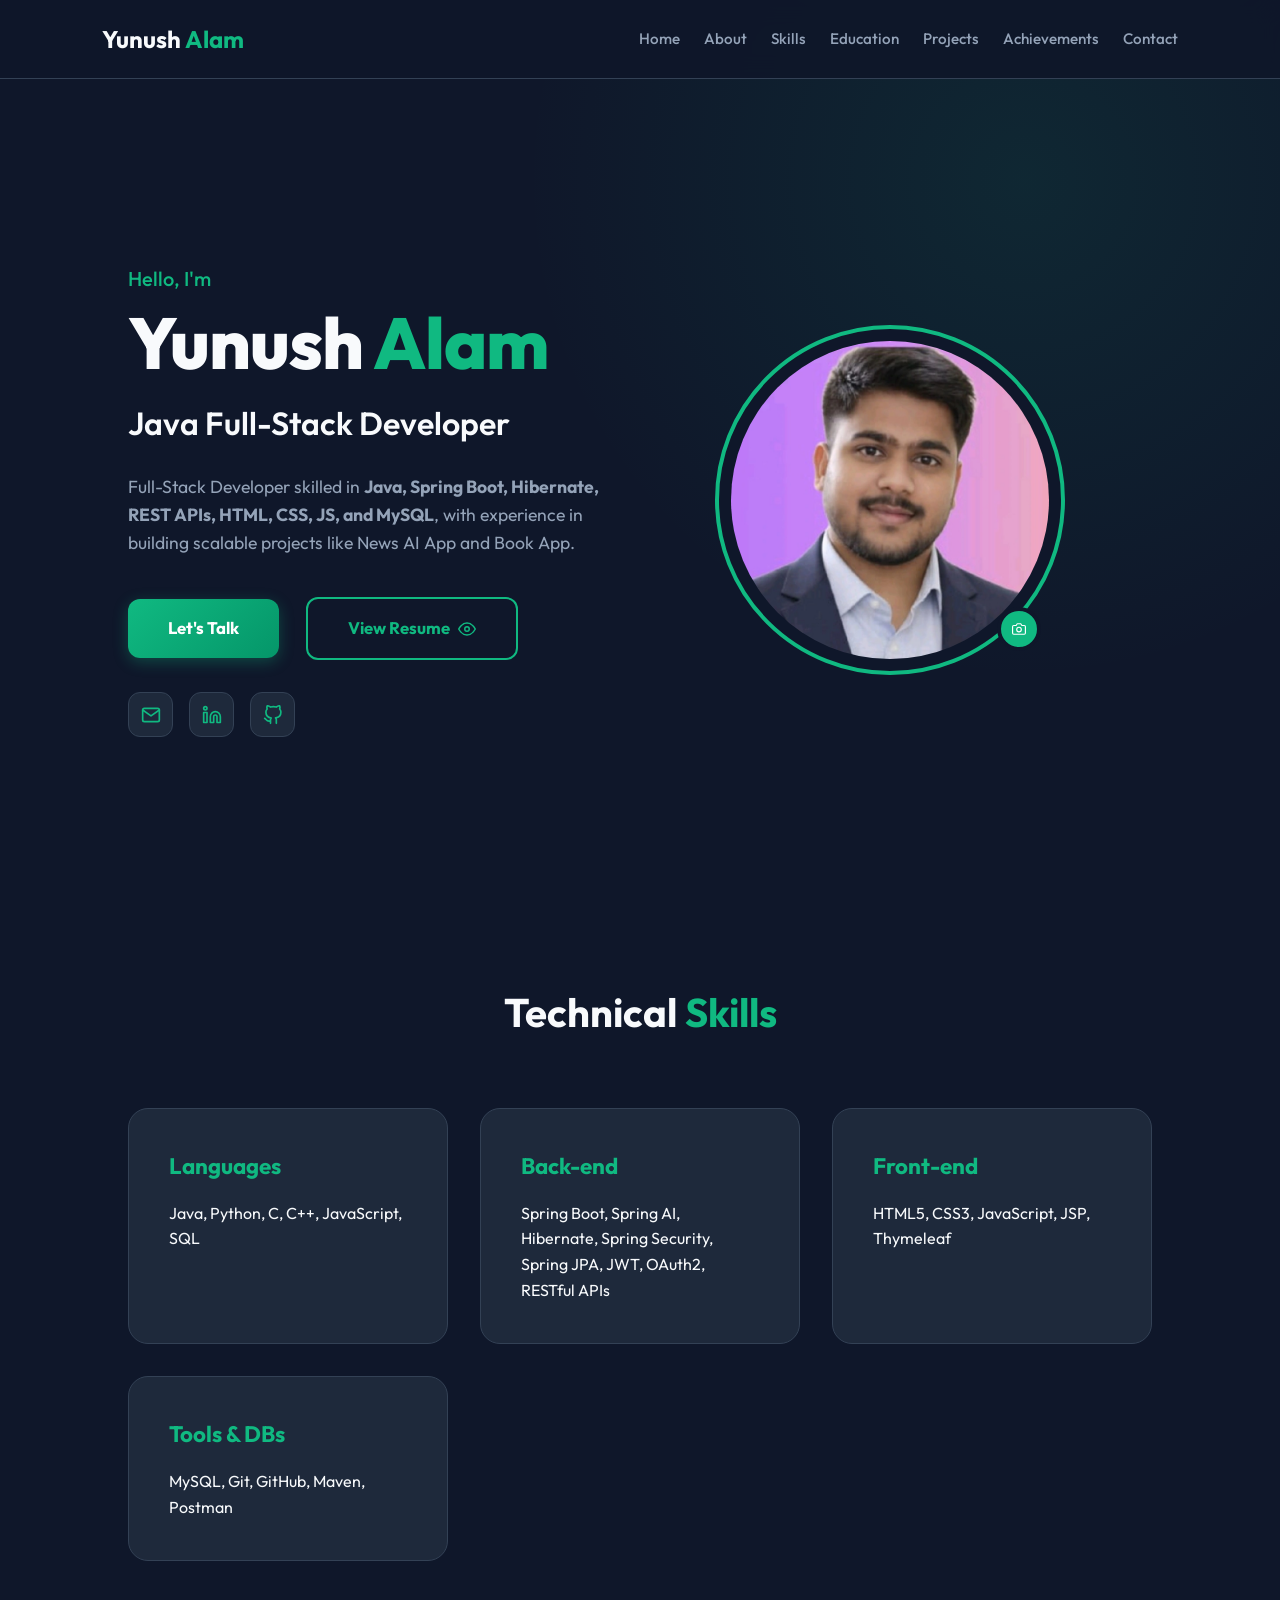
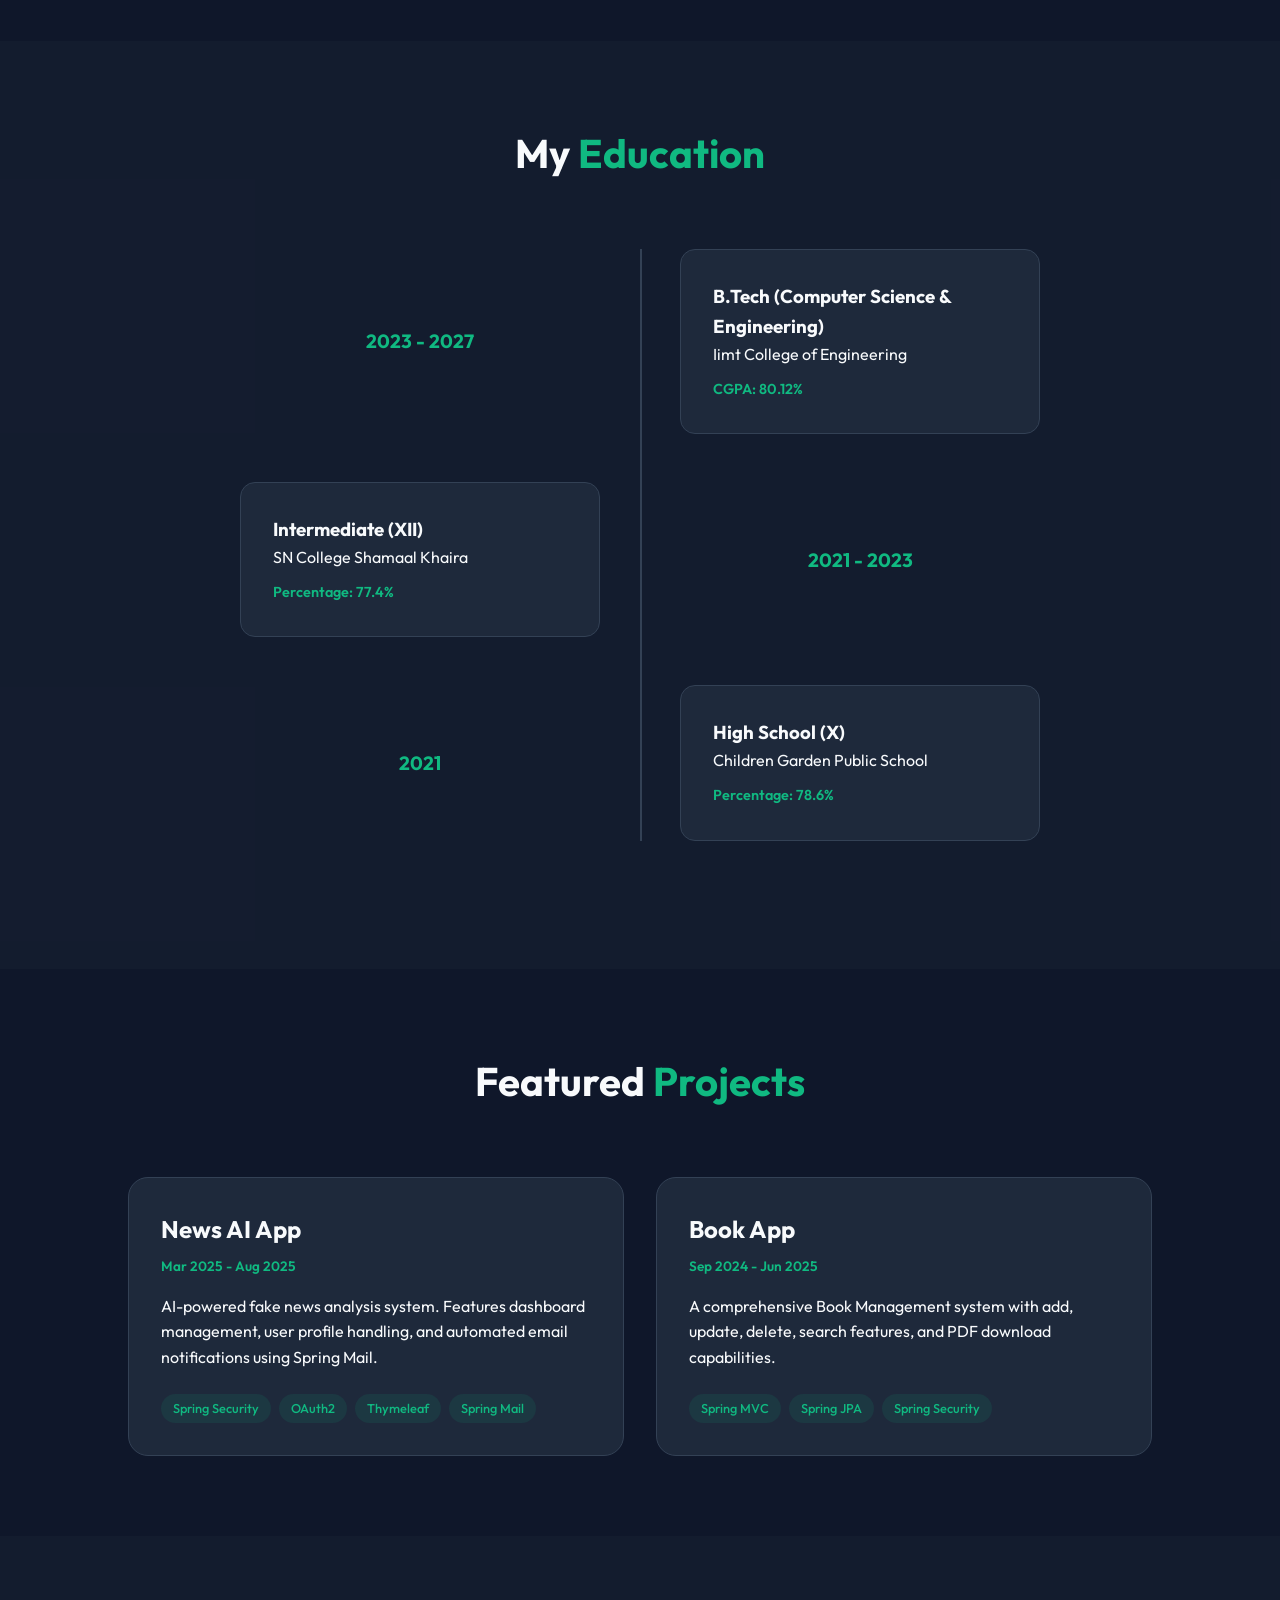
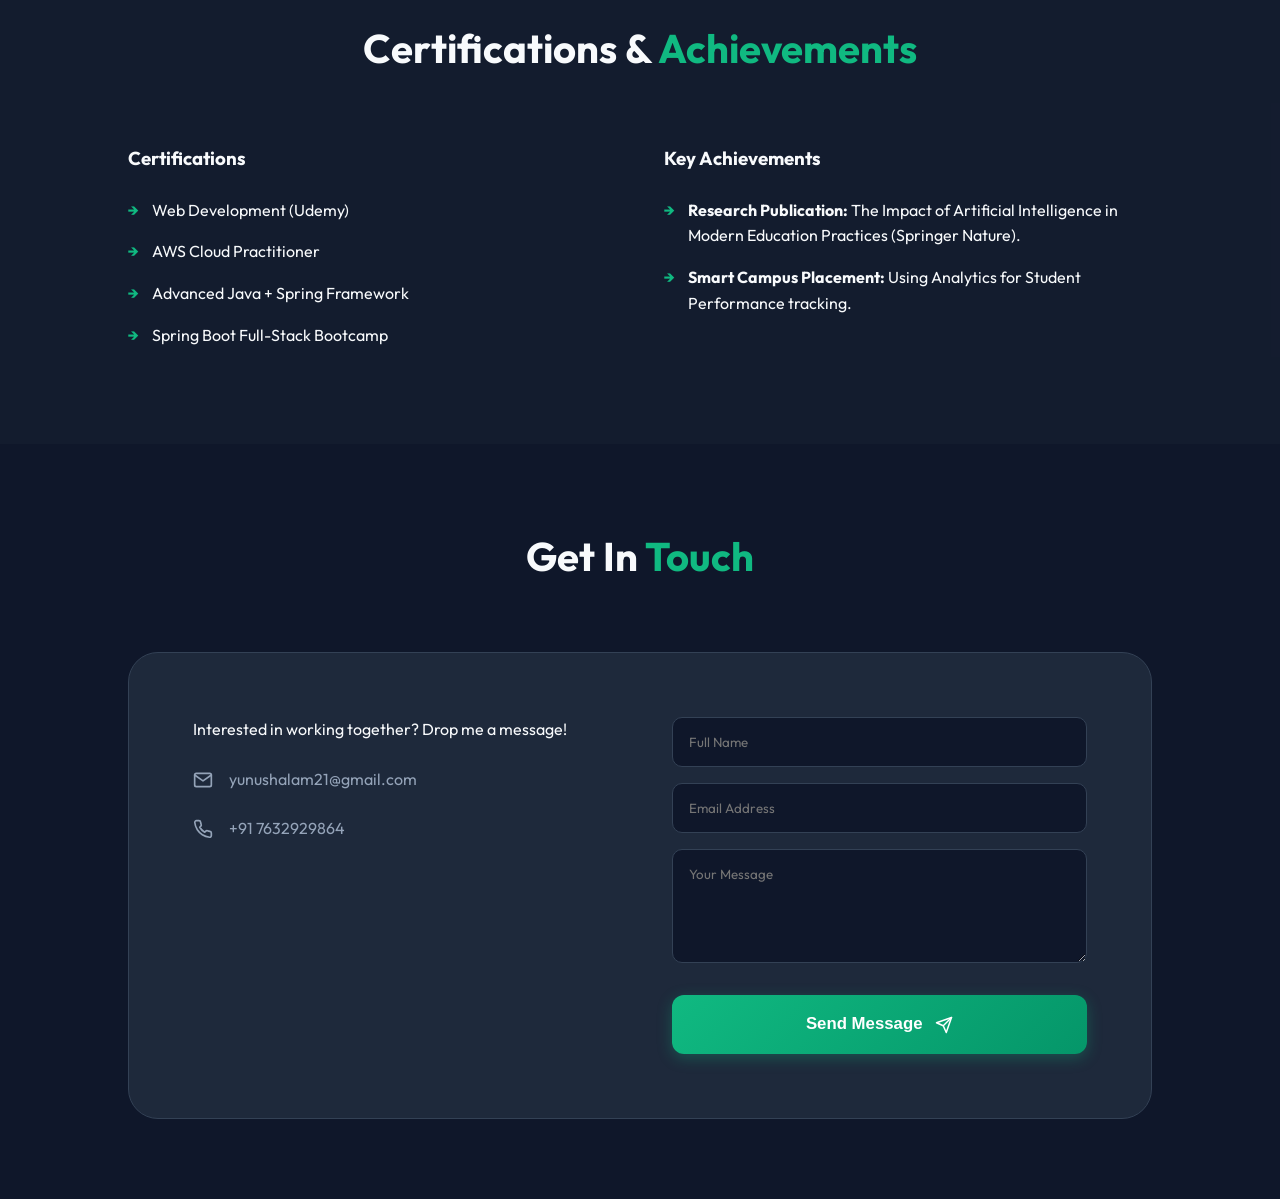
==== index.html @ b1bb4de8 "initial" ====
<!DOCTYPE html>
<html lang="en">
<head>
    <meta charset="UTF-8">
    <meta name="viewport" content="width=device-width, initial-scale=1.0">
    <title>Yunush Alam - Java Full-Stack Developer</title>
    <link rel="preconnect" href="https://fonts.googleapis.com">
    <link rel="preconnect" href="https://fonts.gstatic.com" crossorigin>
    <link href="https://fonts.googleapis.com/css2?family=Outfit:wght@300;400;500;600;700&display=swap" rel="stylesheet">
    <link rel="stylesheet" href="portfolio-styles.css">
</head>
<body>
    <nav class="navbar">
        <div class="nav-logo">
            <h1>Yunush <span>Alam</span></h1>
        </div>
        <div class="menu-toggle" id="mobile-menu">
            <span class="bar"></span>
            <span class="bar"></span>
            <span class="bar"></span>
        </div>
        <ul class="nav-links">
            <li><a href="#home">Home</a></li>
            <li><a href="#about">About</a></li>
            <li><a href="#skills">Skills</a></li>
            <li><a href="#education">Education</a></li>
            <li><a href="#projects">Projects</a></li>
            <li><a href="#achievements">Achievements</a></li>
            <li><a href="#contact">Contact</a></li>
        </ul>
    </nav>

    <section id="home" class="hero">
        <div class="hero-content">
            <h3>Hello, I'm</h3>
            <h1>Yunush <span>Alam</span></h1>
            <h2>Java Full-Stack Developer</h2>
            <p>Full-Stack Developer skilled in <strong>Java, Spring Boot, Hibernate, REST APIs, HTML, CSS, JS, and MySQL</strong>, with experience in building scalable projects like News AI App and Book App.</p>
            
            <div class="hero-actions">
                <a href="#contact" class="btn">Let's Talk</a>
                <a href="javascript:void(0)" class="btn btn-outline" onclick="openResume()">
                    View Resume <svg xmlns="http://www.w3.org/2000/svg" width="18" height="18" viewBox="0 0 24 24" fill="none" stroke="currentColor" stroke-width="2" stroke-linecap="round" stroke-linejoin="round" style="margin-left: 8px; vertical-align: middle;"><path d="M1 12s4-8 11-8 11 8 11 8-4 8-11 8-11-8-11-8z"></path><circle cx="12" cy="12" r="3"></circle></svg>
                </a>
            </div>

            <div class="social-icons">
                <a href="mailto:yunushalam21@gmail.com" class="social-icon" title="Email">
                    <svg xmlns="http://www.w3.org/2000/svg" width="20" height="20" viewBox="0 0 24 24" fill="none" stroke="currentColor" stroke-width="2" stroke-linecap="round" stroke-linejoin="round"><path d="M4 4h16c1.1 0 2 .9 2 2v12c0 1.1-.9 2-2 2H4c-1.1 0-2-.9-2-2V6c0-1.1.9-2 2-2z"></path><polyline points="22,6 12,13 2,6"></polyline></svg>
                </a>
                <a href="https://www.linkedin.com/in/yunush-alam-283b422a3" class="social-icon" title="LinkedIn" target="_blank" rel="noopener noreferrer">
                    <svg xmlns="http://www.w3.org/2000/svg" width="20" height="20" viewBox="0 0 24 24" fill="none" stroke="currentColor" stroke-width="2" stroke-linecap="round" stroke-linejoin="round"><path d="M16 8a6 6 0 0 1 6 6v7h-4v-7a2 2 0 0 0-2-2 2 2 0 0 0-2 2v7h-4v-7a6 6 0 0 1 6-6z"></path><rect x="2" y="9" width="4" height="12"></rect><circle cx="4" cy="4" r="2"></circle></svg>
                </a>
                <a href="https://github.com/yunushalam" class="social-icon" title="GitHub" target="_blank" rel="noopener noreferrer">
                    <svg xmlns="http://www.w3.org/2000/svg" width="20" height="20" viewBox="0 0 24 24" fill="none" stroke="currentColor" stroke-width="2" stroke-linecap="round" stroke-linejoin="round"><path d="M9 19c-5 1.5-5-2.5-7-3m14 6v-3.87a3.37 3.37 0 0 0-.94-2.61c3.14-.35 6.44-1.54 6.44-7A5.44 5.44 0 0 0 20 4.77 5.07 5.07 0 0 0 19.91 1S18.73.65 16 2.48a13.38 13.38 0 0 0-7 0C6.27.65 5.09 1 5.09 1A5.07 5.07 0 0 0 5 4.77a5.44 5.44 0 0 0-1.5 3.78c0 5.42 3.3 6.61 6.44 7A3.37 3.37 0 0 0 9 18.13V22"></path></svg>
                </a>
            </div>
        </div>

        <div class="hero-image">
            <div class="profile-photo-container">
                <img id="profileImage" src="profile.jpg" alt="Yunush Alam">
                <label for="imageUpload" class="edit-photo-btn" title="Change Photo">
                    <svg xmlns="http://www.w3.org/2000/svg" width="14" height="14" viewBox="0 0 24 24" fill="none" stroke="currentColor" stroke-width="2" stroke-linecap="round" stroke-linejoin="round"><path d="M23 19a2 2 0 0 1-2 2H3a2 2 0 0 1-2-2V8a2 2 0 0 1 2-2h4l2-3h6l2 3h4a2 2 0 0 1 2 2z"></path><circle cx="12" cy="13" r="4"></circle></svg>
                </label>
                <input type="file" id="imageUpload" accept="image/*" style="display: none;">
            </div>
        </div>
    </section>

    <section id="skills" class="section">
        <h2 class="section-title">Technical <span>Skills</span></h2>
        <div class="skills-grid">
            <div class="skill-card">
                <h3>Languages</h3>
                <p>Java, Python, C, C++, JavaScript, SQL</p>
            </div>
            <div class="skill-card">
                <h3>Back-end</h3>
                <p>Spring Boot, Spring AI, Hibernate, Spring Security, Spring JPA, JWT, OAuth2, RESTful APIs</p>
            </div>
            <div class="skill-card">
                <h3>Front-end</h3>
                <p>HTML5, CSS3, JavaScript, JSP, Thymeleaf</p>
            </div>
            <div class="skill-card">
                <h3>Tools & DBs</h3>
                <p>MySQL, Git, GitHub, Maven, Postman</p>
            </div>
        </div>
    </section>

    <section id="education" class="section bg-light">
        <h2 class="section-title">My <span>Education</span></h2>
        <div class="timeline">
            <div class="timeline-item">
                <div class="timeline-date">2023 - 2027</div>
                <div class="timeline-content">
                    <h3>B.Tech (Computer Science & Engineering)</h3>
                    <p>Iimt College of Engineering</p>
                    <span class="percentage">CGPA: 80.12%</span>
                </div>
            </div>
            <div class="timeline-item">
                <div class="timeline-date">2021 - 2023</div>
                <div class="timeline-content">
                    <h3>Intermediate (XII)</h3>
                    <p>SN College Shamaal Khaira</p>
                    <span class="percentage">Percentage: 77.4%</span>
                </div>
            </div>
            <div class="timeline-item">
                <div class="timeline-date">2021</div>
                <div class="timeline-content">
                    <h3>High School (X)</h3>
                    <p>Children Garden Public School</p>
                    <span class="percentage">Percentage: 78.6%</span>
                </div>
            </div>
        </div>
    </section>

    <section id="projects" class="section">
        <h2 class="section-title">Featured <span>Projects</span></h2>
        <div class="projects-grid">

            <div class="project-card">
                <div class="project-info">
                    <h3>News AI App</h3>
                    <p class="project-date">Mar 2025 - Aug 2025</p>
                    <p>AI-powered fake news analysis system. Features dashboard management, user profile handling, and automated email notifications using Spring Mail.</p>
                    <div class="project-tags">
                        <span>Spring Security</span>
                        <span>OAuth2</span>
                        <span>Thymeleaf</span>
                        <span>Spring Mail</span>
                    </div>
                </div>
            </div>
            <div class="project-card">
                <div class="project-info">
                    <h3>Book App</h3>
                    <p class="project-date">Sep 2024 - Jun 2025</p>
                    <p>A comprehensive Book Management system with add, update, delete, search features, and PDF download capabilities.</p>
                    <div class="project-tags">
                        <span>Spring MVC</span>
                        <span>Spring JPA</span>
                        <span>Spring Security</span>
                    </div>
                </div>
            </div>
        </div>
    </section>

    <section id="achievements" class="section bg-light">
        <h2 class="section-title">Certifications & <span>Achievements</span></h2>
        <div class="dual-grid">
            <div class="list-container">
                <h3>Certifications</h3>
                <ul class="styled-list">
                    <li>Web Development (Udemy)</li>
                    <li>AWS Cloud Practitioner</li>
                    <li>Advanced Java + Spring Framework</li>
                    <li>Spring Boot Full-Stack Bootcamp</li>
                </ul>
            </div>
            <div class="list-container">
                <h3>Key Achievements</h3>
                <ul class="styled-list">
                    <li><strong>Research Publication:</strong> The Impact of Artificial Intelligence in Modern Education Practices (Springer Nature).</li>
                    <li><strong>Smart Campus Placement:</strong> Using Analytics for Student Performance tracking.</li>
                </ul>
            </div>
        </div>
    </section>

    <section id="contact" class="section contact-section">
        <h2 class="section-title">Get In <span>Touch</span></h2>
        <div class="contact-container">
            <div class="contact-info">
                <p>Interested in working together? Drop me a message!</p>
                <div class="info-item">
                    <svg xmlns="http://www.w3.org/2000/svg" width="20" height="20" viewBox="0 0 24 24" fill="none" stroke="currentColor" stroke-width="2" stroke-linecap="round" stroke-linejoin="round"><path d="M4 4h16c1.1 0 2 .9 2 2v12c0 1.1-.9 2-2 2H4c-1.1 0-2-.9-2-2V6c0-1.1.9-2 2-2z"></path><polyline points="22,6 12,13 2,6"></polyline></svg>
                    <span>yunushalam21@gmail.com</span>
                </div>
                <div class="info-item">
                    <svg xmlns="http://www.w3.org/2000/svg" width="20" height="20" viewBox="0 0 24 24" fill="none" stroke="currentColor" stroke-width="2" stroke-linecap="round" stroke-linejoin="round"><path d="M22 16.92v3a2 2 0 0 1-2.18 2 19.79 19.79 0 0 1-8.63-3.07 19.5 19.5 0 0 1-6-6 19.79 19.79 0 0 1-3.07-8.67A2 2 0 0 1 4.11 2h3a2 2 0 0 1 2 1.72 12.84 12.84 0 0 0 .7 2.81 2 2 0 0 1-.45 2.11L8.09 9.91a16 16 0 0 0 6 6l1.27-1.27a2 2 0 0 1 2.11-.45 12.84 12.84 0 0 0 2.81.7A2 2 0 0 1 22 16.92z"></path></svg>
                    <span>+91 7632929864</span>
                </div>
            </div>
            
            <form id="google-form" class="portfolio-form">
                <input type="text" name="fullName" placeholder="Full Name" required>
                <input type="email" name="email" placeholder="Email Address" required>
                <textarea name="message" placeholder="Your Message" rows="5" required></textarea>
                <button type="submit" id="submitBtn" class="btn btn-submit">
                    <span class="btn-text">Send Message <svg xmlns="http://www.w3.org/2000/svg" width="18" height="18" viewBox="0 0 24 24" fill="none" stroke="currentColor" stroke-width="2" stroke-linecap="round" stroke-linejoin="round" style="margin-left: 8px; vertical-align: middle;"><line x1="22" y1="2" x2="11" y2="13"></line><polygon points="22 2 15 22 11 13 2 9 22 2"></polygon></svg></span>
                    <div class="loader"></div>
                </button>
                <div id="formMessage" class="form-message"></div>
            </form>
        </div>
    </section>

    <script src="resume-data.js"></script>
    <script src="portfolio-script.js"></script>
</body>
</html>
---- portfolio-styles.css ----
:root {
    --bg-dark: #0f172a;
    --card-dark: #1e293b;
    --card-light: #334155;
    --primary-green: #10b981;
    --primary-hover: #059669;
    --text-white: #f8fafc;
    --text-gray: #94a3b8;
    --border-color: #334155;
}

* {
    margin: 0;
    padding: 0;
    box-sizing: border-box;
}

html {
    scroll-behavior: smooth;
}

body {
    font-family: 'Outfit', sans-serif;
    background-color: var(--bg-dark);
    color: var(--text-white);
    line-height: 1.6;
    overflow-x: hidden;
}

/* Navbar */
.navbar {
    display: flex;
    justify-content: space-between;
    align-items: center;
    padding: 1.25rem 8%;
    background-color: rgba(15, 23, 42, 0.9);
    position: fixed;
    top: 0;
    width: 100%;
    z-index: 1000;
    backdrop-filter: blur(12px);
    border-bottom: 1px solid var(--border-color);
}

.nav-logo h1 {
    font-size: 1.5rem;
    font-weight: 700;
}

.nav-logo span {
    color: var(--primary-green);
}

.nav-links {
    display: flex;
    list-style: none;
    gap: 1.5rem;
}

.nav-links a {
    text-decoration: none;
    color: var(--text-gray);
    font-weight: 500;
    transition: all 0.3s ease;
    font-size: 0.95rem;
}

.nav-links a:hover {
    color: var(--primary-green);
}

/* Common Section Styles */
.section {
    padding: 80px 10%;
}

.bg-light {
    background-color: rgba(30, 41, 59, 0.3);
}

.section-title {
    font-size: 2.5rem;
    font-weight: 700;
    text-align: center;
    margin-bottom: 4rem;
}

.section-title span {
    color: var(--primary-green);
}

/* Hero Section */
.hero {
    min-height: 100vh;
    display: flex;
    align-items: center;
    justify-content: space-between;
    padding: 0 10%;
    padding-top: 100px;
    background: radial-gradient(circle at 80% 20%, rgba(16, 185, 129, 0.1) 0%, transparent 40%);
}

.hero-content {
    max-width: 600px;
}

.hero-content h3 {
    font-size: 1.25rem;
    color: var(--primary-green);
    margin-bottom: 0.5rem;
    font-weight: 500;
}

.hero-content h1 {
    font-size: 4.5rem;
    font-weight: 800;
    line-height: 1.1;
    margin-bottom: 1rem;
    letter-spacing: -1px;
}

.hero-content h1 span {
    color: var(--primary-green);
}

.hero-content h2 {
    font-size: 2rem;
    font-weight: 600;
    color: var(--text-white);
    margin-bottom: 1.5rem;
}

.hero-content p {
    font-size: 1.1rem;
    color: var(--text-gray);
    margin-bottom: 2.5rem;
    max-width: 500px;
}

/* Buttons */
.btn {
    display: inline-flex;
    align-items: center;
    justify-content: center;
    background: linear-gradient(135deg, var(--primary-green), var(--primary-hover));
    color: white;
    padding: 1rem 2.5rem;
    border-radius: 12px;
    text-decoration: none;
    font-weight: 700;
    font-size: 1.05rem;
    transition: all 0.4s cubic-bezier(0.175, 0.885, 0.32, 1.275);
    border: none;
    cursor: pointer;
    box-shadow: 0 4px 15px rgba(16, 185, 129, 0.3);
}

.btn:hover {
    transform: translateY(-5px) scale(1.02);
    box-shadow: 0 12px 25px rgba(16, 185, 129, 0.4);
    background: linear-gradient(135deg, var(--primary-hover), var(--primary-green));
}

.btn:active {
    transform: translateY(0) scale(0.98);
}

.btn-outline {
    background: transparent;
    color: var(--primary-green);
    border: 2px solid var(--primary-green);
    margin-left: 1.5rem;
    box-shadow: none;
}

.btn-outline:hover {
    background: rgba(16, 185, 129, 0.1);
    color: var(--primary-green);
    box-shadow: 0 5px 15px rgba(16, 185, 129, 0.1);
}

.btn-submit {
    width: 100%;
    margin-top: 1rem;
    padding: 1.2rem;
}

/* Profile Photo */
.hero-image {
    flex: 1;
    display: flex;
    justify-content: center;
}

.profile-photo-container {
    position: relative;
    width: 350px;
    height: 350px;
    border-radius: 50%;
    padding: 12px;
    border: 4px solid var(--primary-green);
    background: var(--bg-dark);
}

.profile-photo-container img {
    width: 100%;
    height: 100%;
    object-fit: cover;
    border-radius: 50%;
}

.edit-photo-btn {
    position: absolute;
    bottom: 20px;
    right: 20px;
    background-color: var(--primary-green);
    color: white;
    width: 44px;
    height: 44px;
    border-radius: 50%;
    display: flex;
    align-items: center;
    justify-content: center;
    cursor: pointer;
    border: 4px solid var(--bg-dark);
    transition: all 0.3s ease;
}

/* Skills Grid */
.skills-grid {
    display: grid;
    grid-template-columns: repeat(auto-fit, minmax(250px, 1fr));
    gap: 2rem;
}

.skill-card {
    background-color: var(--card-dark);
    padding: 2.5rem;
    border-radius: 20px;
    border: 1px solid var(--border-color);
    transition: all 0.3s ease;
}

.skill-card:hover {
    transform: translateY(-10px);
    border-color: var(--primary-green);
    background-color: var(--card-light);
}

.skill-card h3 {
    color: var(--primary-green);
    margin-bottom: 1rem;
    font-size: 1.4rem;
}

/* Education Timeline */
.timeline {
    max-width: 800px;
    margin: 0 auto;
    position: relative;
}

.timeline::before {
    content: '';
    position: absolute;
    left: 50%;
    width: 2px;
    height: 100%;
    background: var(--border-color);
}

.timeline-item {
    margin-bottom: 3rem;
    display: flex;
    justify-content: space-between;
    align-items: center;
    width: 100%;
}

.timeline-item:nth-child(even) {
    flex-direction: row-reverse;
}

.timeline-content {
    width: 45%;
    padding: 2rem;
    background-color: var(--card-dark);
    border-radius: 15px;
    border: 1px solid var(--border-color);
}

.timeline-date {
    width: 45%;
    font-weight: 700;
    color: var(--primary-green);
    font-size: 1.2rem;
    text-align: center;
}

.percentage {
    display: inline-block;
    margin-top: 10px;
    color: var(--primary-green);
    font-weight: 600;
    font-size: 0.9rem;
}

/* Projects Grid */
.projects-grid {
    display: grid;
    grid-template-columns: repeat(auto-fit, minmax(320px, 1fr));
    gap: 2rem;
}

.project-card {
    background-color: var(--card-dark);
    border-radius: 20px;
    overflow: hidden;
    border: 1px solid var(--border-color);
    transition: all 0.3s ease;
}

.project-card:hover {
    transform: translateY(-10px);
    border-color: var(--primary-green);
}

.project-info {
    padding: 2rem;
}

.project-info h3 {
    margin-bottom: 0.5rem;
    font-size: 1.5rem;
}

.project-date {
    color: var(--primary-green);
    font-size: 0.85rem;
    font-weight: 600;
    margin-bottom: 1rem;
}

.project-tags {
    display: flex;
    flex-wrap: wrap;
    gap: 0.5rem;
    margin-top: 1.5rem;
}

.project-tags span {
    background-color: rgba(16, 185, 129, 0.1);
    color: var(--primary-green);
    padding: 4px 12px;
    border-radius: 20px;
    font-size: 0.8rem;
    font-weight: 500;
}

/* Achievements Section */
.dual-grid {
    display: grid;
    grid-template-columns: 1fr 1fr;
    gap: 3rem;
}

.styled-list {
    list-style: none;
    margin-top: 1.5rem;
}

.styled-list li {
    margin-bottom: 1rem;
    padding-left: 1.5rem;
    position: relative;
}

.styled-list li::before {
    content: '→';
    position: absolute;
    left: 0;
    color: var(--primary-green);
    font-weight: 700;
}

/* Contact Section */
.contact-container {
    display: grid;
    grid-template-columns: 1fr 1fr;
    gap: 4rem;
    background-color: var(--card-dark);
    padding: 4rem;
    border-radius: 30px;
    border: 1px solid var(--border-color);
}

.info-item {
    display: flex;
    align-items: center;
    gap: 1rem;
    margin-top: 1.5rem;
    color: var(--text-gray);
}

.portfolio-form {
    display: flex;
    flex-direction: column;
    gap: 1rem;
}

.portfolio-form input, .portfolio-form textarea {
    padding: 1rem;
    background-color: var(--bg-dark);
    border: 1px solid var(--border-color);
    border-radius: 10px;
    color: white;
    font-family: inherit;
    outline: none;
}

.portfolio-form input:focus, .portfolio-form textarea:focus {
    border-color: var(--primary-green);
}

/* Social Icons */
.social-icons {
    display: flex;
    gap: 1rem;
    margin-top: 2rem;
}

.social-icon {
    width: 45px;
    height: 45px;
    background-color: var(--card-dark);
    border: 1px solid var(--border-color);
    border-radius: 12px;
    display: flex;
    align-items: center;
    justify-content: center;
    color: var(--primary-green);
    transition: all 0.3s ease;
}

.social-icon:hover {
    background-color: var(--primary-green);
    color: white;
    transform: translateY(-5px);
}

/* Loader & Form Message */
.loader {
    width: 20px;
    height: 20px;
    border: 3px solid rgba(255, 255, 255, 0.3);
    border-radius: 50%;
    border-top-color: #fff;
    animation: spin 1s ease-in-out infinite;
    display: none;
    margin-left: 10px;
}

#submitBtn.loading .btn-text {
    display: none;
}

#submitBtn.loading .loader {
    display: inline-block;
}

@keyframes spin {
    to { transform: rotate(360deg); }
}

.form-message {
    margin-top: 1.5rem;
    padding: 1rem;
    border-radius: 10px;
    display: none;
    font-weight: 500;
    text-align: center;
}

.form-message.success {
    display: block;
    background-color: rgba(16, 185, 129, 0.1);
    color: var(--primary-green);
    border: 1px solid var(--primary-green);
}

.form-message.error {
    display: block;
    background-color: rgba(239, 68, 68, 0.1);
    color: #ef4444;
    border: 1px solid #ef4444;
}

/* Responsive */
@media (max-width: 968px) {
    .navbar {
        padding: 1rem 5%;
    }

    .menu-toggle {
        display: block;
        cursor: pointer;
    }

    .menu-toggle .bar {
        display: block;
        width: 25px;
        height: 3px;
        margin: 5px auto;
        transition: all 0.3s ease-in-out;
        background: var(--text-white);
        border-radius: 2px;
    }

    .nav-links {
        position: fixed;
        left: -100%;
        top: 70px;
        flex-direction: column;
        background-color: var(--bg-dark);
        width: 100%;
        text-align: center;
        transition: 0.3s;
        box-shadow: 0 10px 27px rgba(0, 0, 0, 0.05);
        padding: 2rem 0;
        border-bottom: 1px solid var(--border-color);
    }

    .nav-links.active {
        left: 0;
    }

    .nav-links li {
        margin: 1.5rem 0;
    }

    /* Hamburger Animation */
    #mobile-menu.is-active .bar:nth-child(2) { opacity: 0; }
    #mobile-menu.is-active .bar:nth-child(1) { transform: translateY(8px) rotate(45deg); }
    #mobile-menu.is-active .bar:nth-child(3) { transform: translateY(-8px) rotate(-45deg); }

    .hero {
        flex-direction: column-reverse;
        text-align: center;
        padding-top: 120px;
        padding-bottom: 60px;
    }

    .hero-content h1 {
        font-size: 3rem;
    }

    .hero-content p {
        margin: 0 auto 2.5rem;
    }

    .hero-image {
        margin-bottom: 3rem;
    }

    .profile-photo-container {
        width: 280px;
        height: 280px;
    }

    .timeline::before {
        left: 20px;
    }

    .timeline-item {
        flex-direction: column !important;
        align-items: flex-start;
        padding-left: 45px;
    }

    .timeline-content, .timeline-date {
        width: 100%;
        text-align: left;
        margin-bottom: 1rem;
    }

    .timeline-date {
        font-size: 1rem;
    }

    .dual-grid, .contact-container {
        grid-template-columns: 1fr;
    }

    .contact-container {
        padding: 2.5rem;
    }
}

@media (max-width: 480px) {
    .hero-content h1 {
        font-size: 2.5rem;
    }
    
    .hero-content h2 {
        font-size: 1.5rem;
    }

    .section-title {
        font-size: 2rem;
    }

    .profile-photo-container {
        width: 220px;
        height: 220px;
    }

    .btn {
        width: 100%;
        margin-bottom: 1rem;
    }

    .btn-outline {
        margin-left: 0;
    }
}
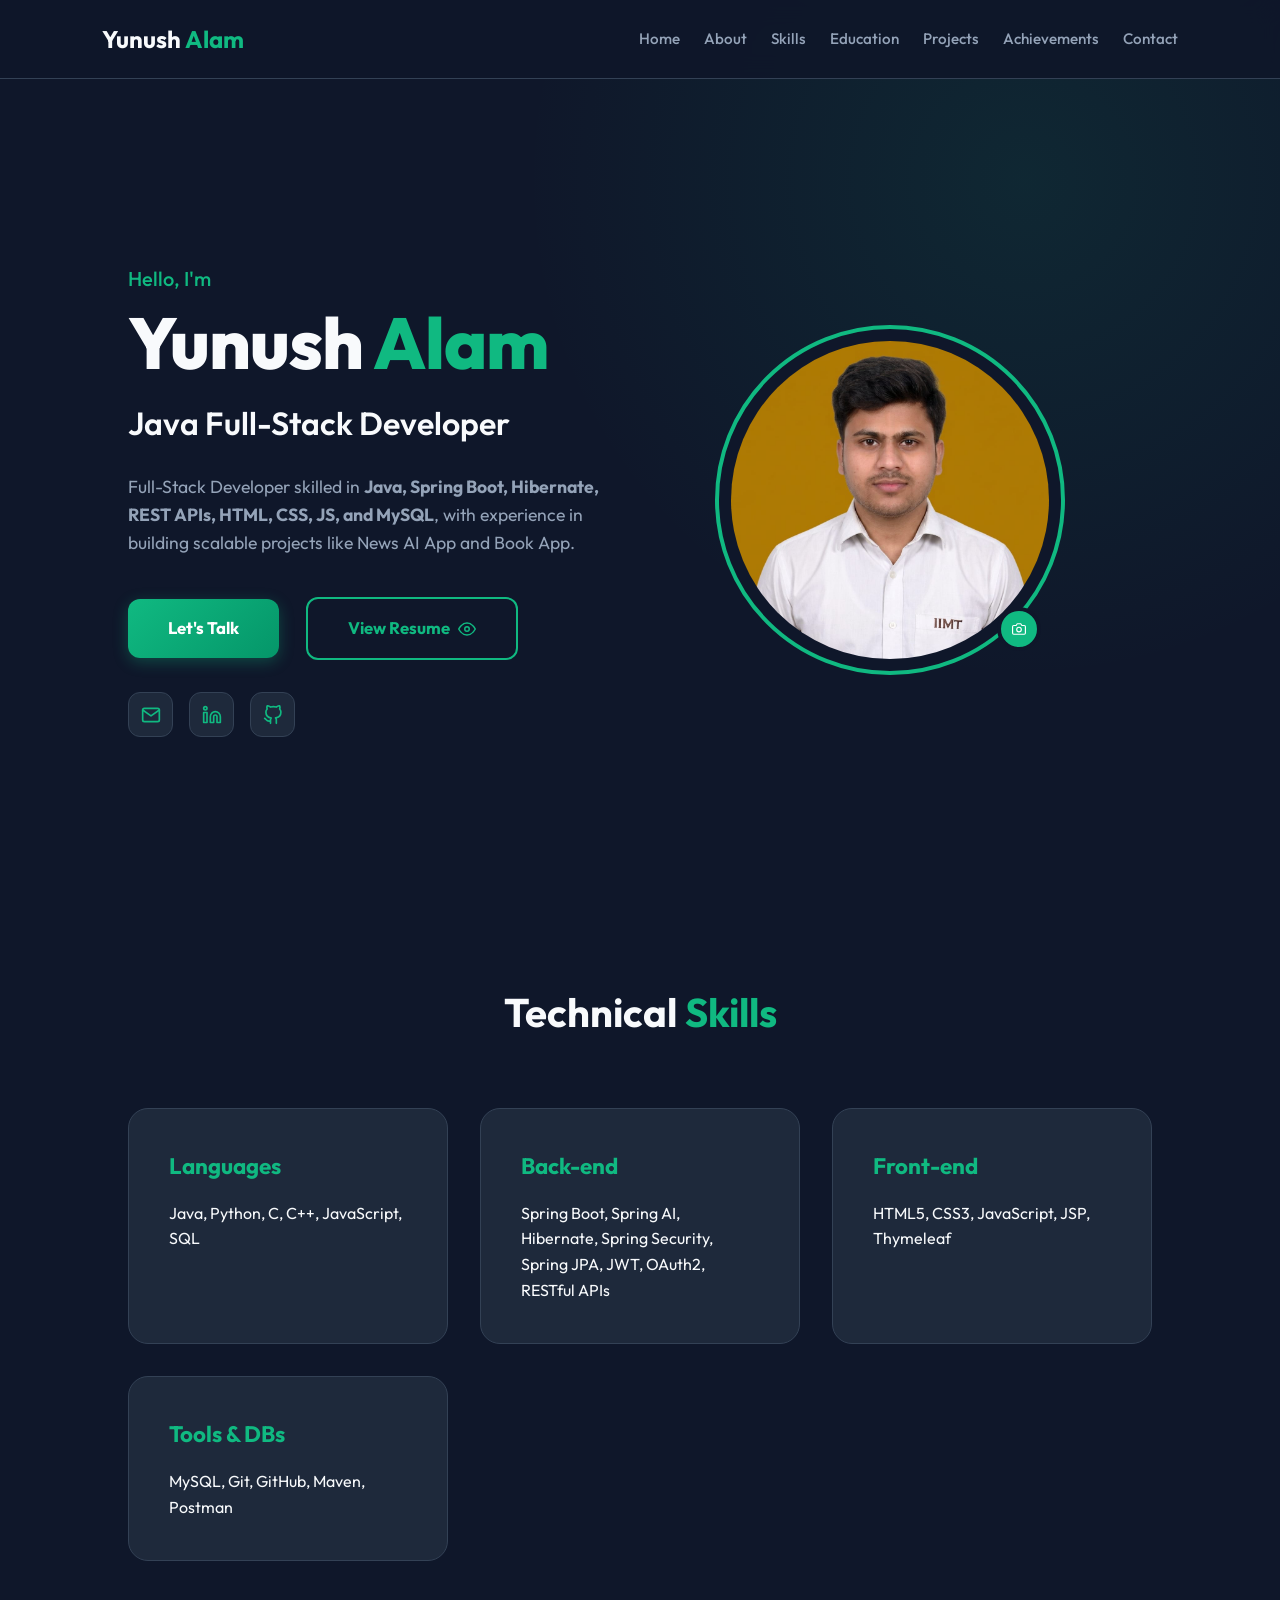
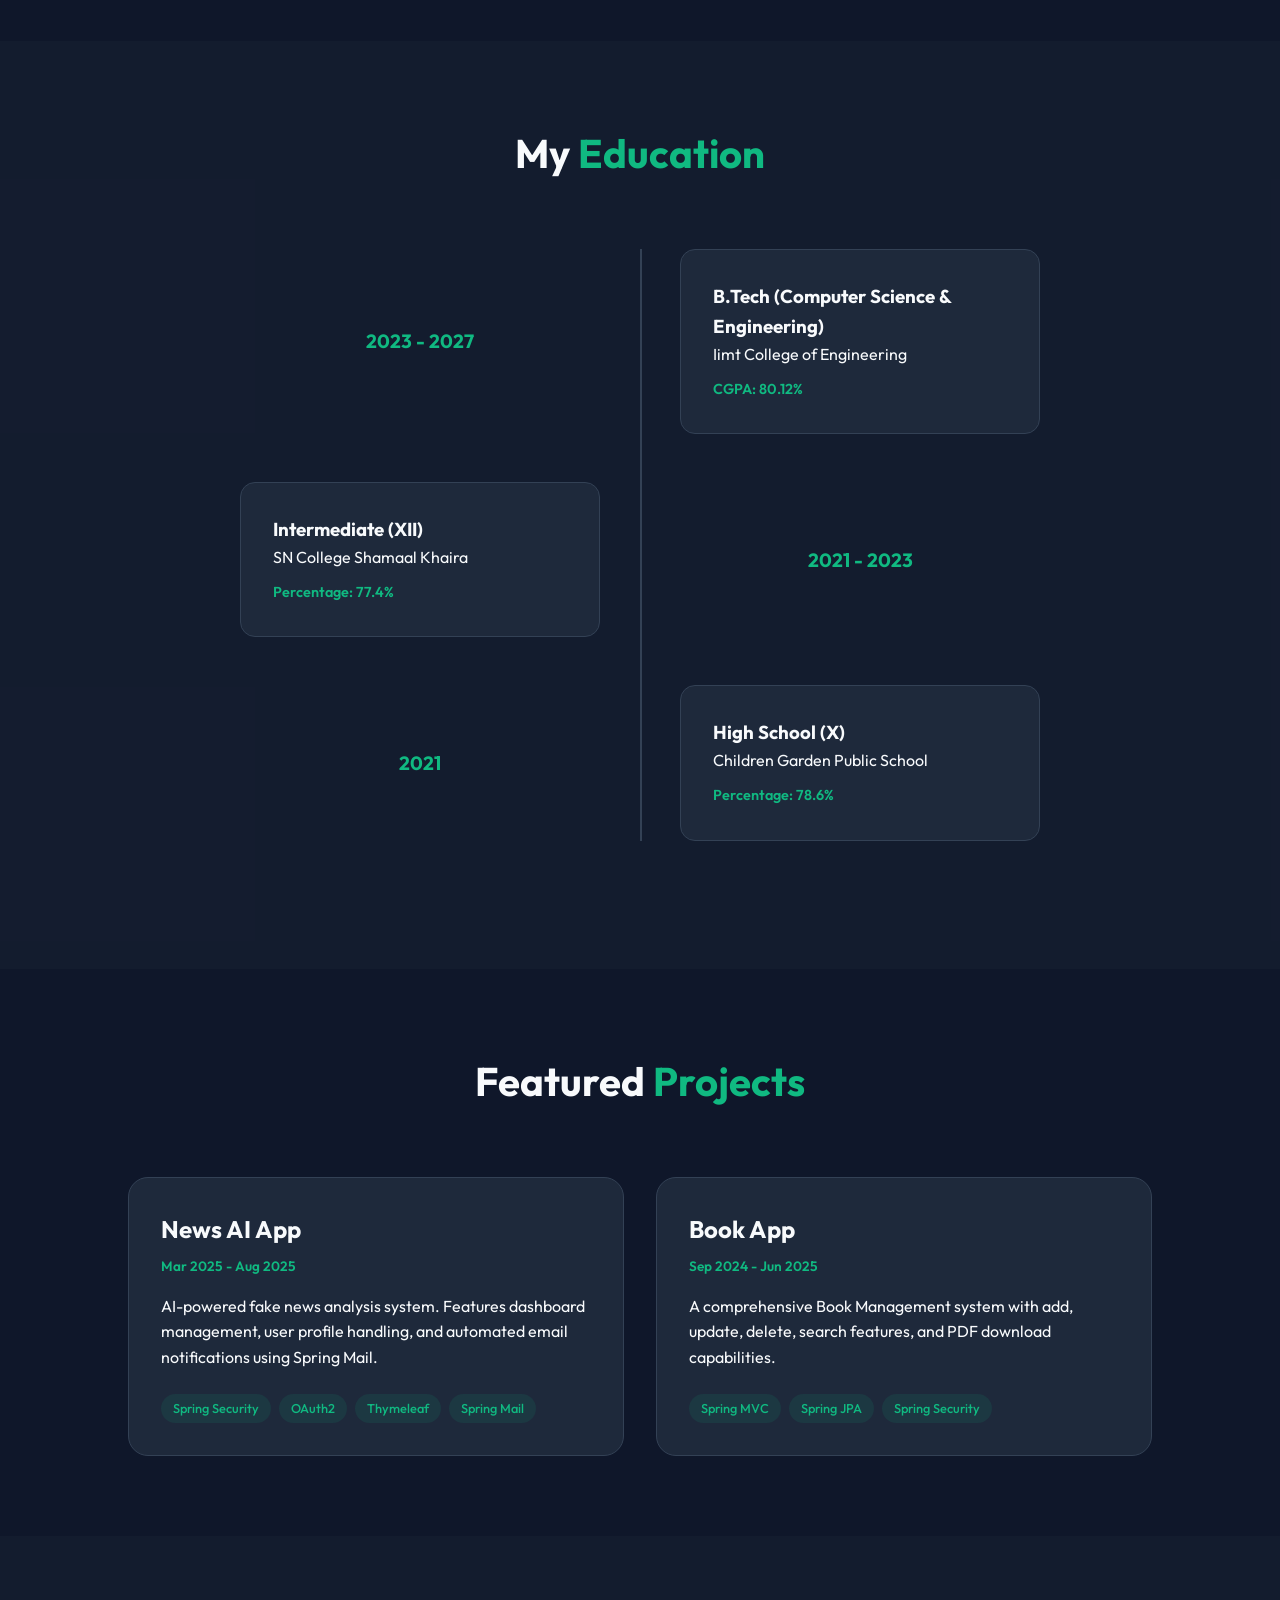
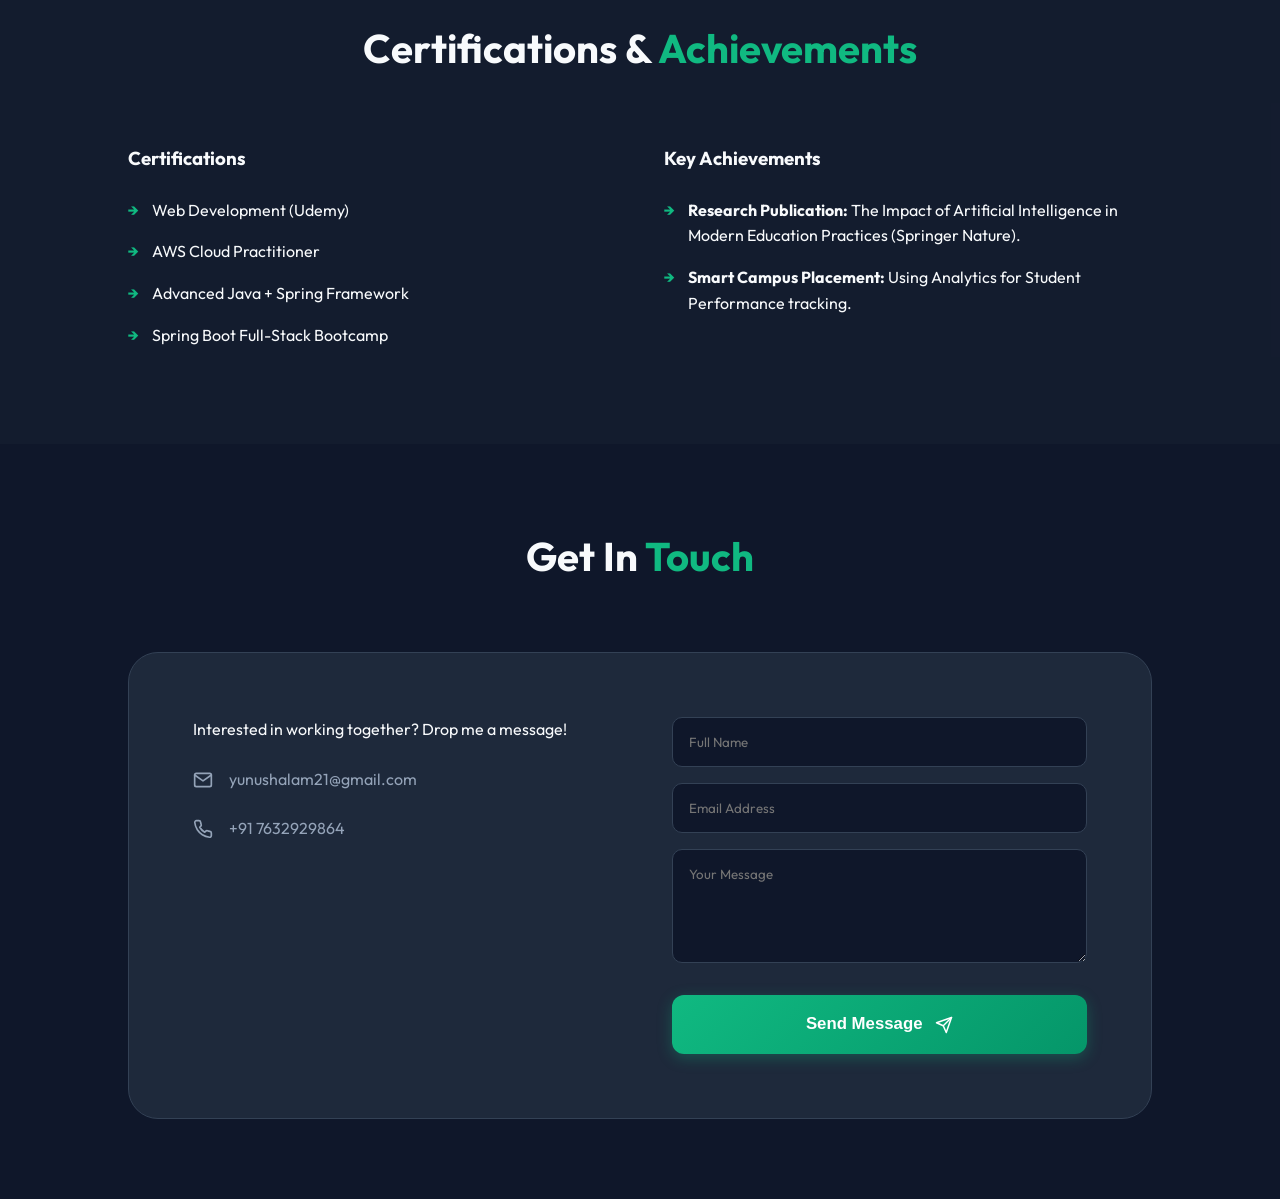
==== commit 4c12d4f5: "profile.jpg to profile.jpeg" ====
--- a/index.html
+++ b/index.html
@@ -59,7 +59,7 @@
 
         <div class="hero-image">
             <div class="profile-photo-container">
-                <img id="profileImage" src="profile.jpg" alt="Yunush Alam">
+                <img id="profileImage" src="profile.jpeg" alt="Yunush Alam">
                 <label for="imageUpload" class="edit-photo-btn" title="Change Photo">
                     <svg xmlns="http://www.w3.org/2000/svg" width="14" height="14" viewBox="0 0 24 24" fill="none" stroke="currentColor" stroke-width="2" stroke-linecap="round" stroke-linejoin="round"><path d="M23 19a2 2 0 0 1-2 2H3a2 2 0 0 1-2-2V8a2 2 0 0 1 2-2h4l2-3h6l2 3h4a2 2 0 0 1 2 2z"></path><circle cx="12" cy="13" r="4"></circle></svg>
                 </label>
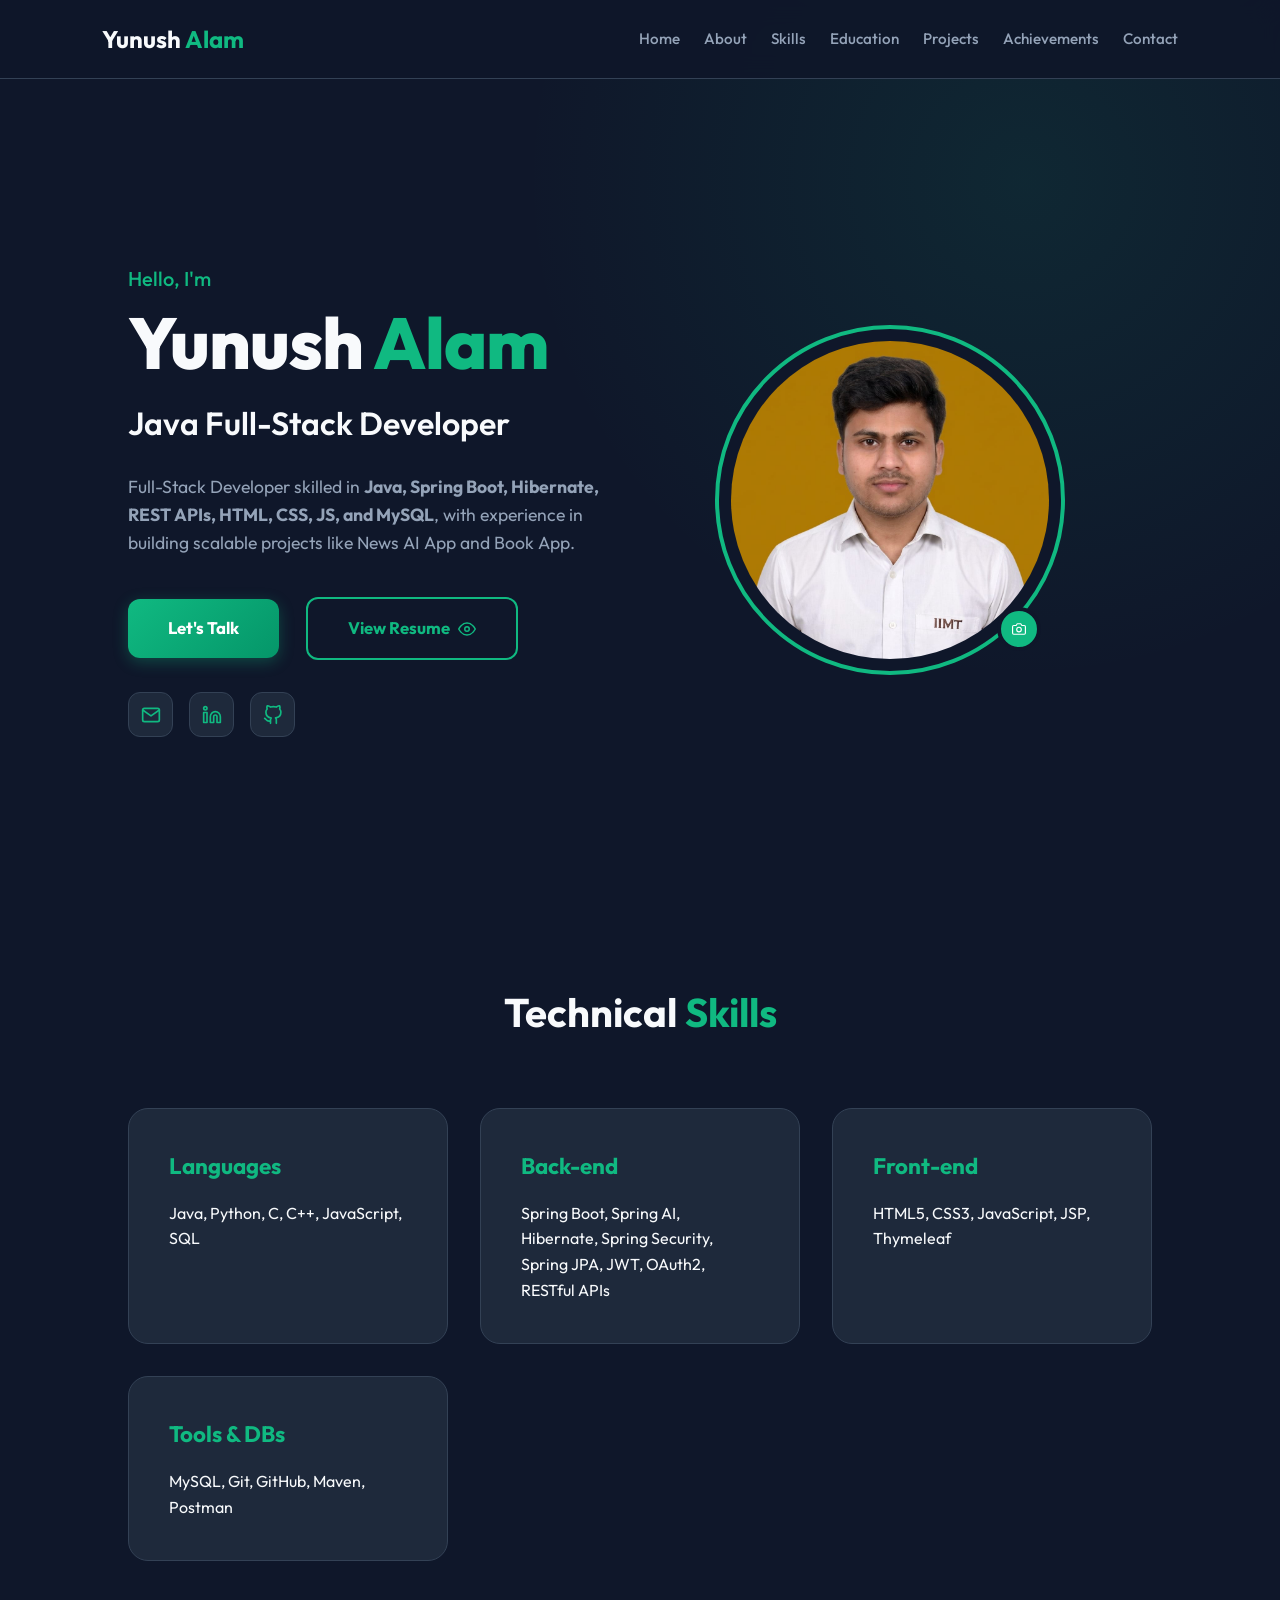
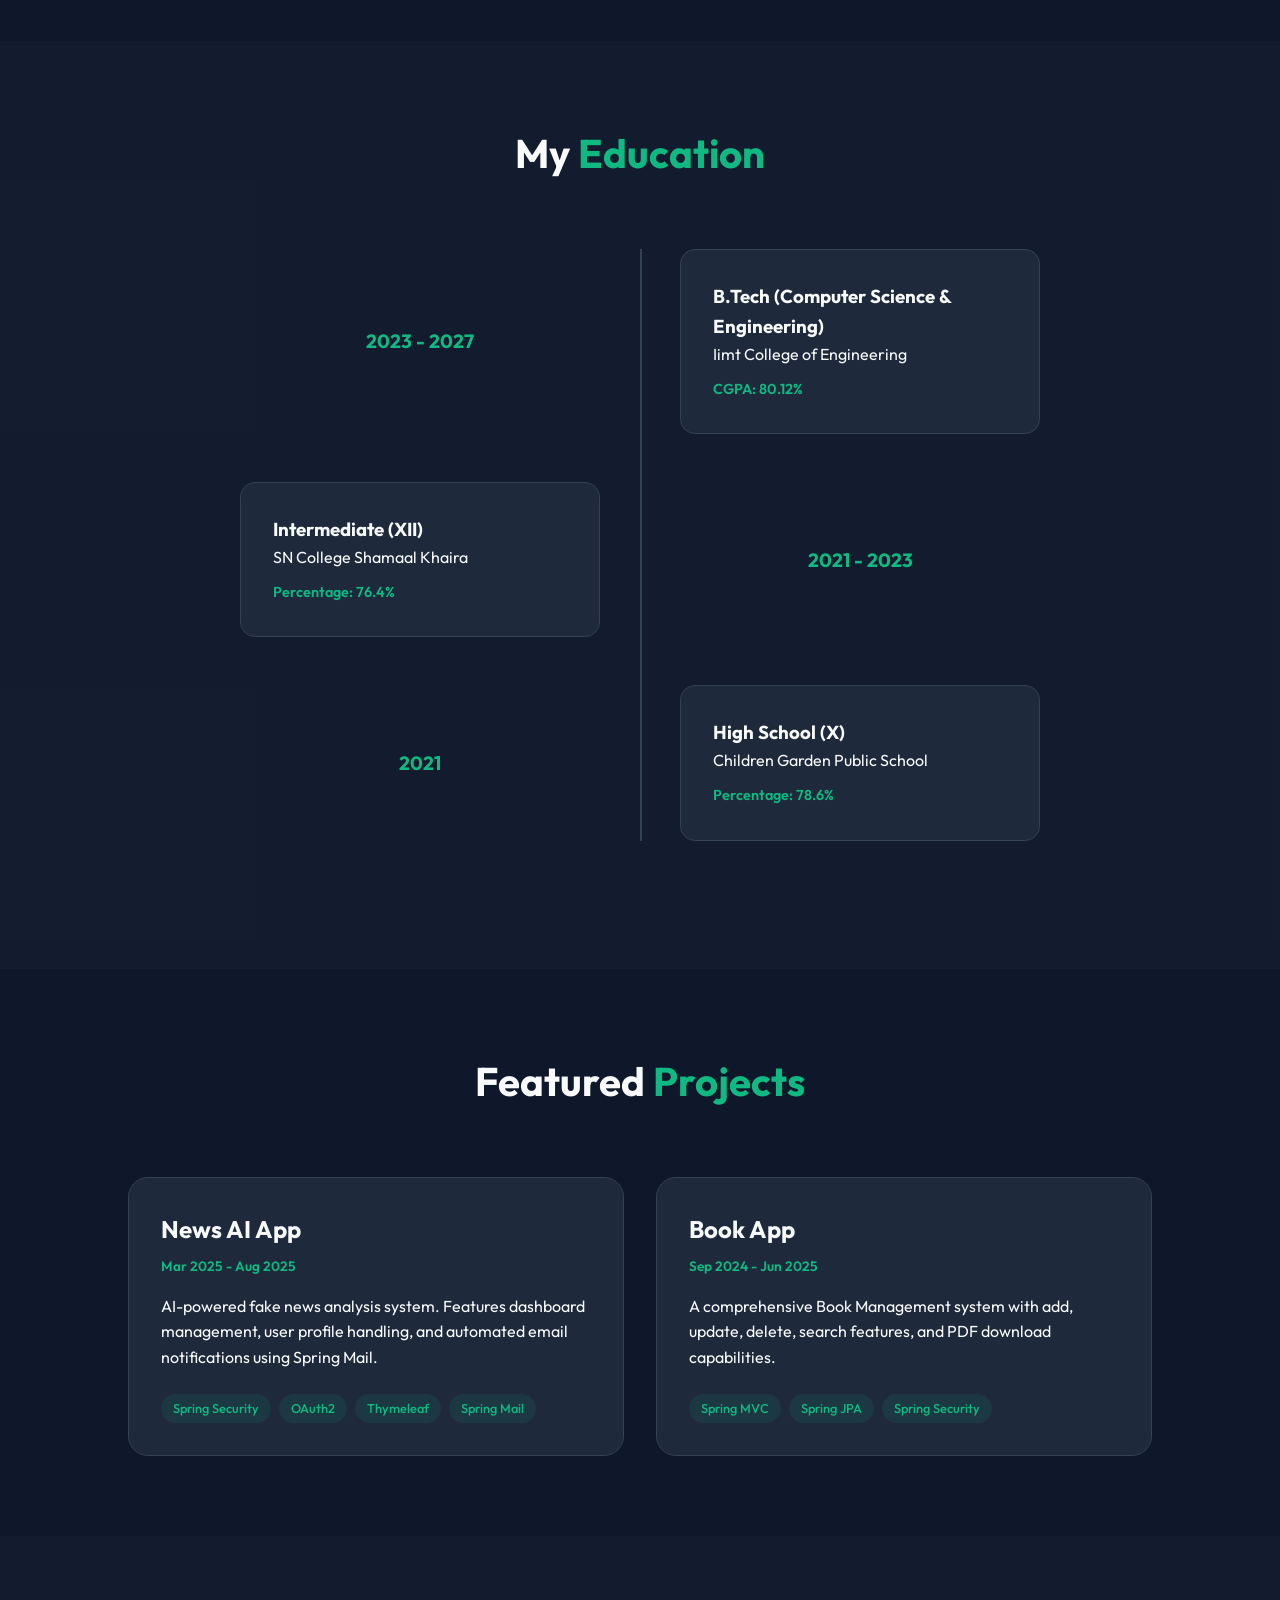
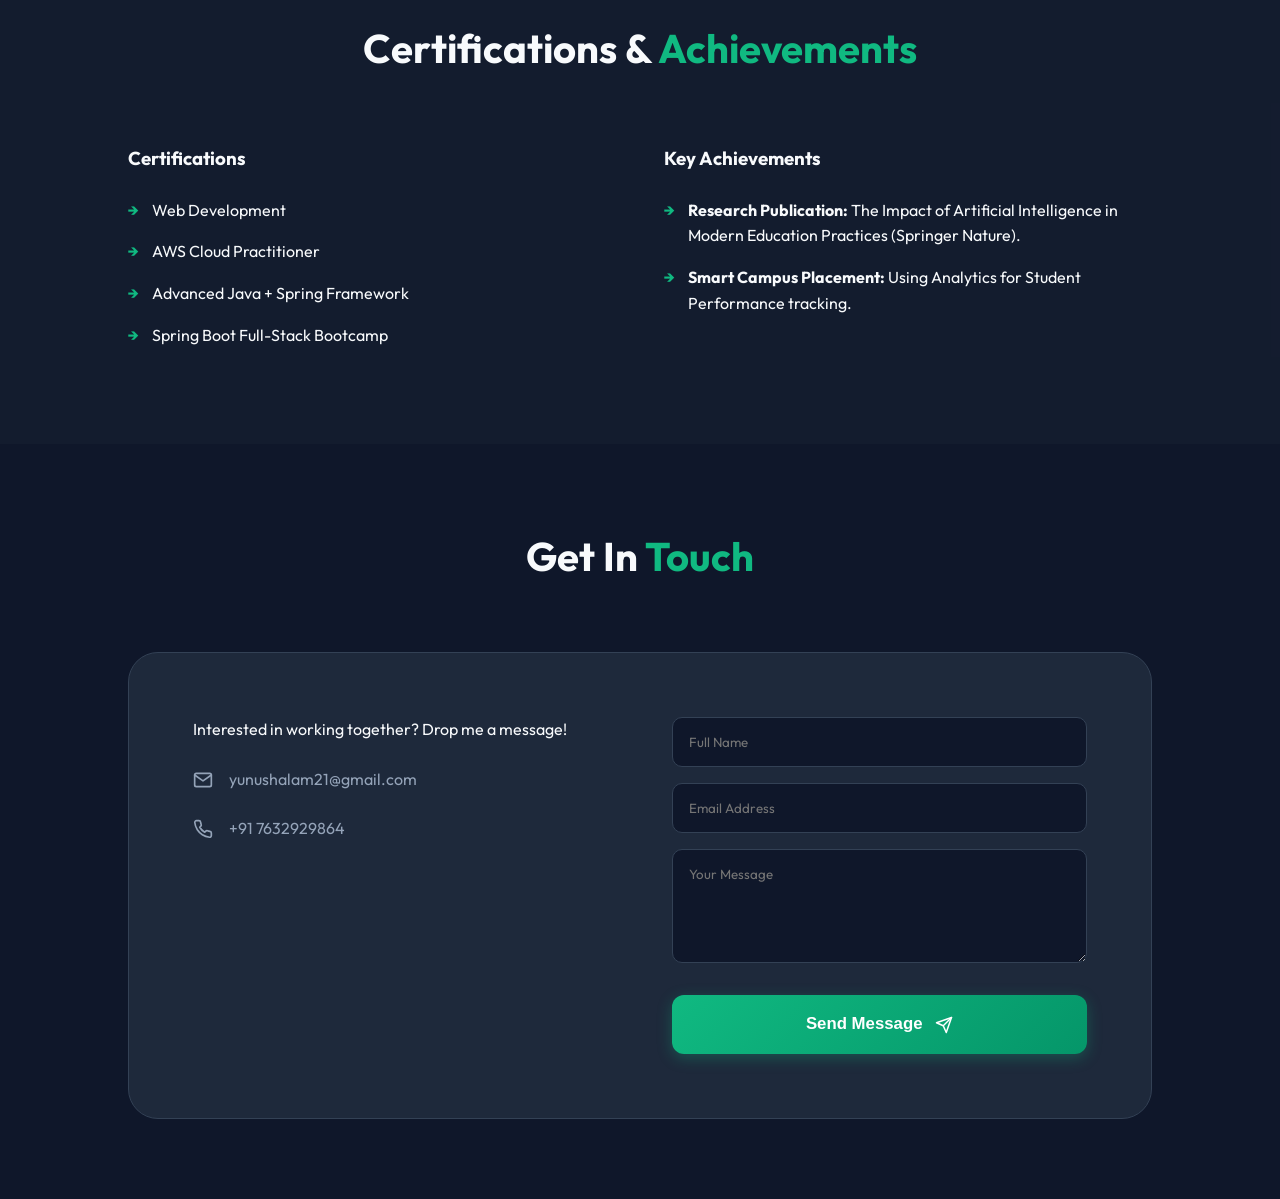
==== commit e5ba67d8: "some changes" ====
--- a/index.html
+++ b/index.html
@@ -106,7 +106,7 @@
                 <div class="timeline-content">
                     <h3>Intermediate (XII)</h3>
                     <p>SN College Shamaal Khaira</p>
-                    <span class="percentage">Percentage: 77.4%</span>
+                    <span class="percentage">Percentage: 76.4%</span>
                 </div>
             </div>
             <div class="timeline-item">
@@ -158,7 +158,7 @@
             <div class="list-container">
                 <h3>Certifications</h3>
                 <ul class="styled-list">
-                    <li>Web Development (Udemy)</li>
+                    <li>Web Development</li>
                     <li>AWS Cloud Practitioner</li>
                     <li>Advanced Java + Spring Framework</li>
                     <li>Spring Boot Full-Stack Bootcamp</li>
